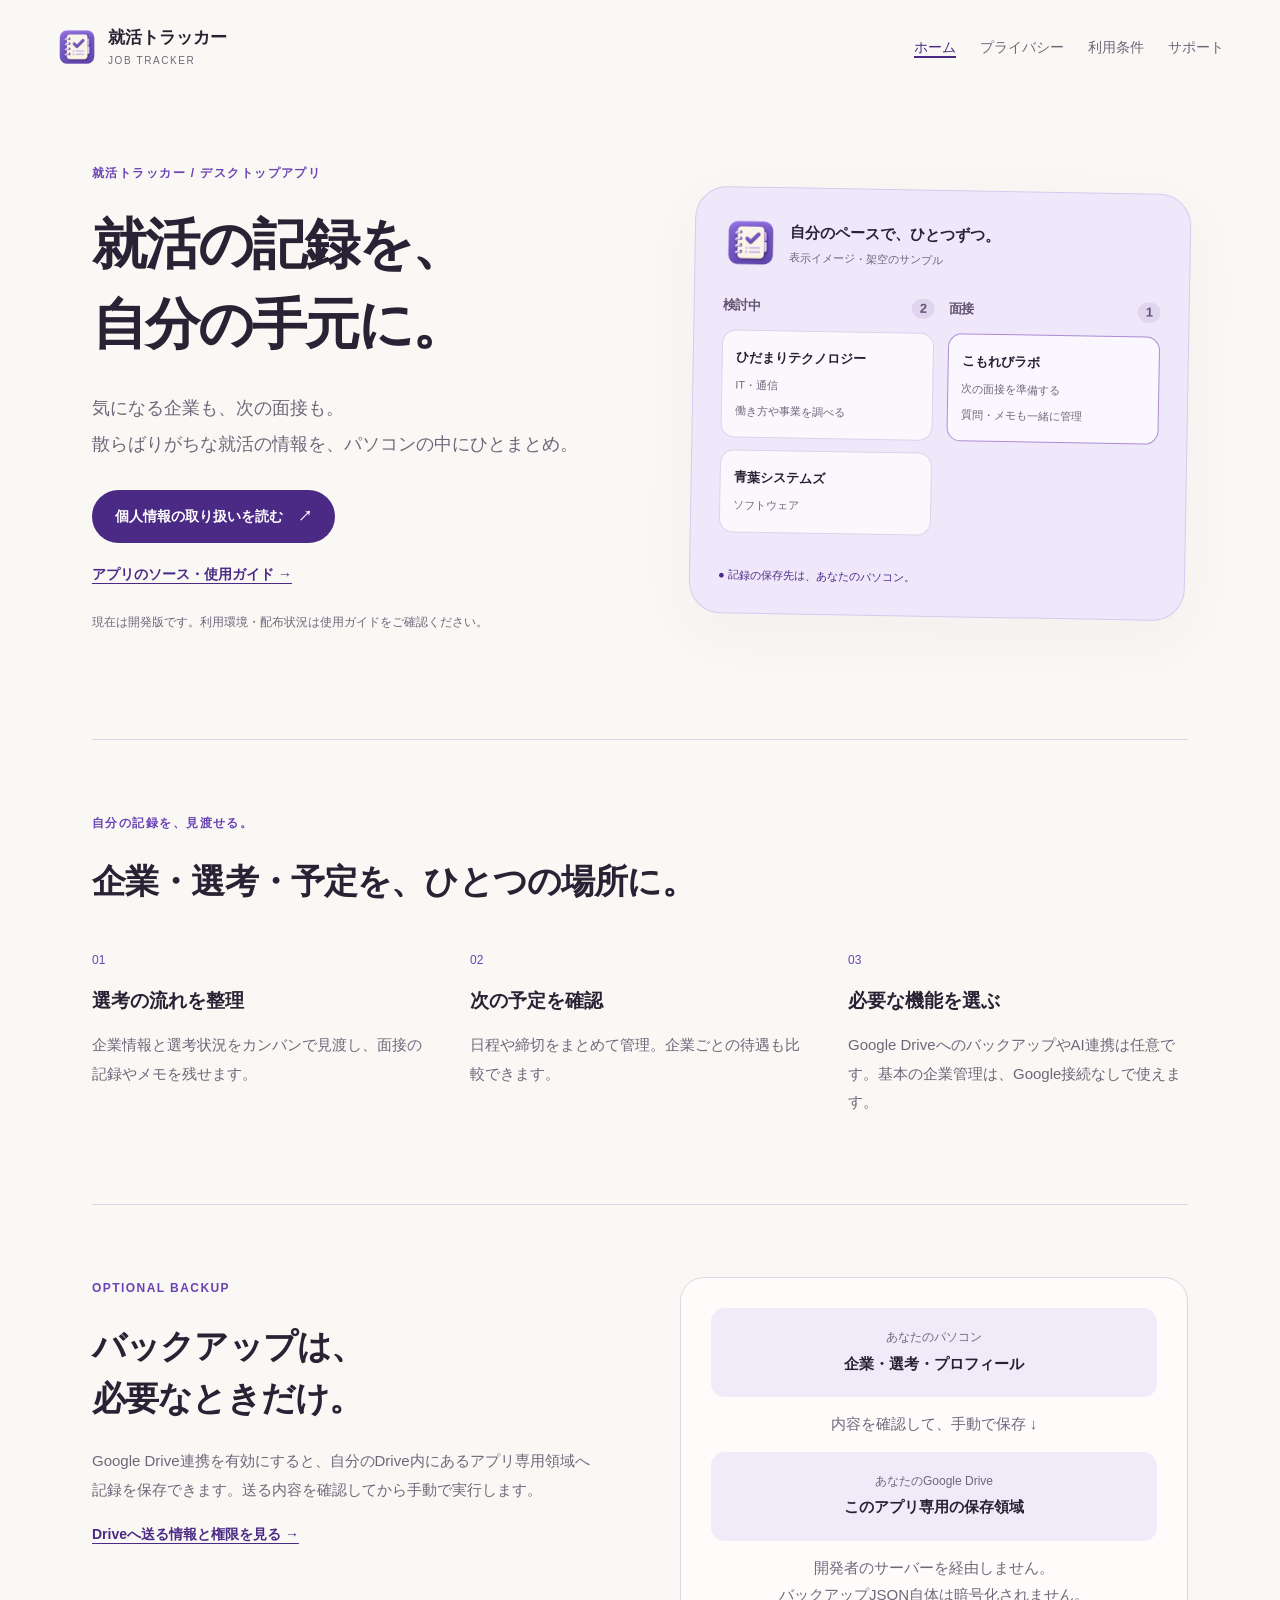
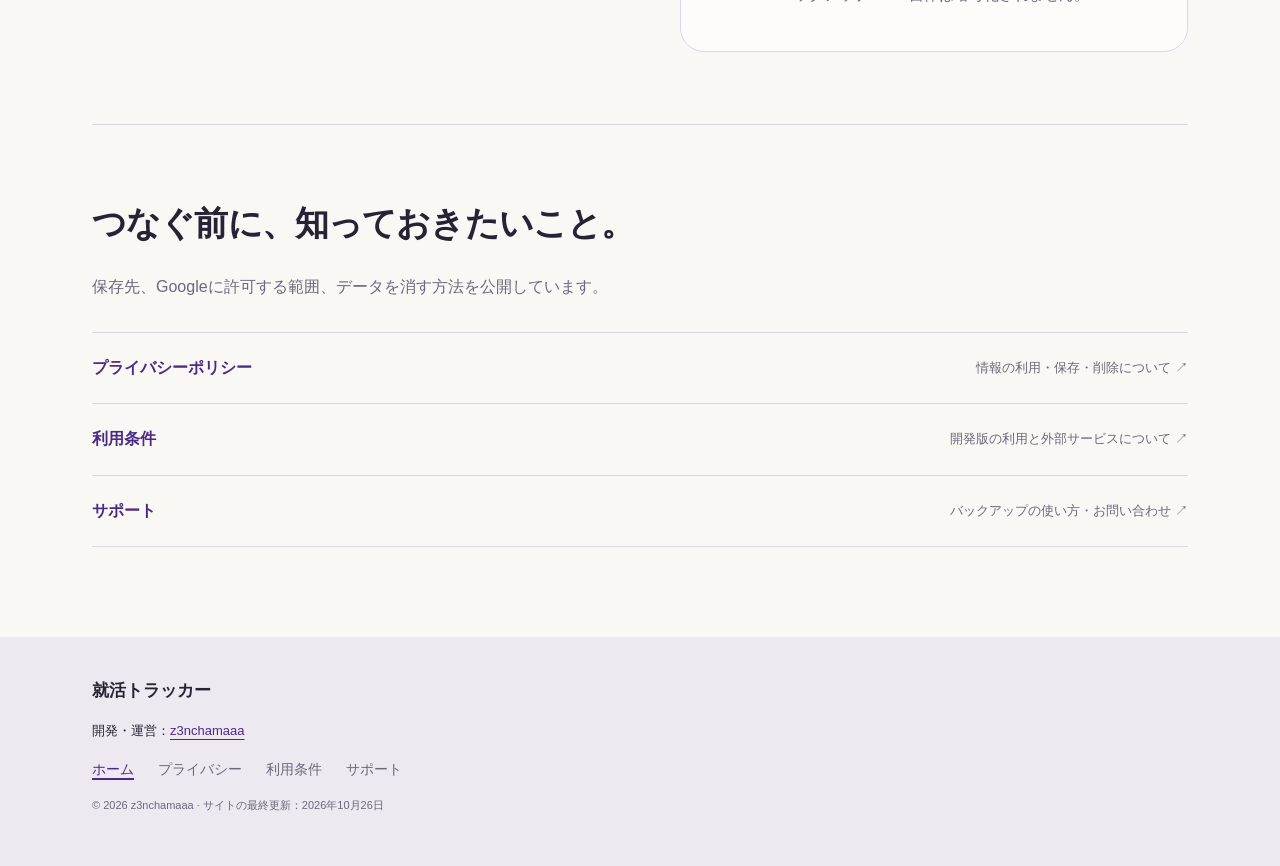
==== public/index.html @ cbb12f8c "就活トラッカーの案内とGoogle Driveのプライバシーポリシーを公開" ====
<!doctype html>
<html lang="ja"><head><meta charset="utf-8"><meta name="viewport" content="width=device-width,initial-scale=1">
<meta name="description" content="企業情報・選考状況・予定をパソコンで管理する就活トラッカー。Google Driveバックアップの仕組みと個人情報の取り扱いをご案内します。"><meta name="color-scheme" content="light">
<meta http-equiv="Content-Security-Policy" content="default-src 'none'; img-src 'self'; style-src 'self'; base-uri 'none'; form-action 'none'; object-src 'none'">
<meta name="referrer" content="strict-origin-when-cross-origin">
<title>就活の記録を、自分の手元に。 | 就活トラッカー</title><link rel="canonical" href="https://z3nchamaaa.github.io/job-tracker-pages/">
<link rel="icon" type="image/png" href="./assets/app-icon.png"><link rel="stylesheet" href="./assets/style.css">
<meta property="og:title" content="就活の記録を、自分の手元に。 | 就活トラッカー"><meta property="og:description" content="企業情報・選考状況・予定をパソコンで管理する就活トラッカー。Google Driveバックアップの仕組みと個人情報の取り扱いをご案内します。"><meta property="og:type" content="website"><meta property="og:url" content="https://z3nchamaaa.github.io/job-tracker-pages/">
</head><body><a class="skip" href="#main">本文へ移動</a>
<header class="header"><a class="brand" href="./index.html"><img src="./assets/app-icon.png" width="40" height="40" alt=""><span>就活トラッカー<small>JOB TRACKER</small></span></a><nav aria-label="メインナビゲーション"><a href="./index.html" aria-current="page">ホーム</a><a href="./privacy.html">プライバシー</a><a href="./terms.html">利用条件</a><a href="./support.html">サポート</a></nav></header>
<main id="main">
<section class="hero"><div><p class="eyebrow">就活トラッカー / デスクトップアプリ</p><h1>就活の記録を、<br>自分の手元に。</h1><p class="lead">気になる企業も、次の面接も。<br>散らばりがちな就活の情報を、パソコンの中にひとまとめ。</p><div class="actions"><a class="button" href="./privacy.html">個人情報の取り扱いを読む <span aria-hidden="true">↗</span></a><a class="text-link" href="https://github.com/z3nchamaaa/job-tracker">アプリのソース・使用ガイド →</a></div><p class="caption">現在は開発版です。利用環境・配布状況は使用ガイドをご確認ください。</p></div>
<aside class="preview" aria-label="企業管理のイメージ。架空のサンプルです"><div class="preview-top"><img src="./assets/app-icon.png" width="54" height="54" alt="就活トラッカーの紫色のノートのアイコン"><span>自分のペースで、ひとつずつ。<small>表示イメージ・架空のサンプル</small></span></div><div class="board"><section><h2>検討中 <span>2</span></h2><div class="company"><strong>ひだまりテクノロジー</strong><span>IT・通信</span><small>働き方や事業を調べる</small></div><div class="company"><strong>青葉システムズ</strong><span>ソフトウェア</span></div></section><section><h2>面接 <span>1</span></h2><div class="company selected"><strong>こもれびラボ</strong><span>次の面接を準備する</span><small>質問・メモも一緒に管理</small></div></section></div><p class="local-tag">● 記録の保存先は、あなたのパソコン。</p></aside></section>
<section class="section intro"><p class="eyebrow">自分の記録を、見渡せる。</p><h2>企業・選考・予定を、ひとつの場所に。</h2><div class="feature-list"><article><span class="number">01</span><h3>選考の流れを整理</h3><p>企業情報と選考状況をカンバンで見渡し、面接の記録やメモを残せます。</p></article><article><span class="number">02</span><h3>次の予定を確認</h3><p>日程や締切をまとめて管理。企業ごとの待遇も比較できます。</p></article><article><span class="number">03</span><h3>必要な機能を選ぶ</h3><p>Google DriveへのバックアップやAI連携は任意です。基本の企業管理は、Google接続なしで使えます。</p></article></div></section>
<section class="section drive-section"><div><p class="eyebrow">OPTIONAL BACKUP</p><h2>バックアップは、<br>必要なときだけ。</h2><p>Google Drive連携を有効にすると、自分のDrive内にあるアプリ専用領域へ記録を保存できます。送る内容を確認してから手動で実行します。</p><a class="text-link" href="./privacy.html#google-drive">Driveへ送る情報と権限を見る →</a></div><div class="flow" aria-label="パソコンから本人の操作でGoogle Driveのアプリ専用領域へ保存"><div><span>あなたのパソコン</span><strong>企業・選考・プロフィール</strong></div><p>内容を確認して、手動で保存 ↓</p><div><span>あなたのGoogle Drive</span><strong>このアプリ専用の保存領域</strong></div><p class="caption">開発者のサーバーを経由しません。<br>バックアップJSON自体は暗号化されません。</p></div></section>
<section class="section closing"><h2>つなぐ前に、知っておきたいこと。</h2><p>保存先、Googleに許可する範囲、データを消す方法を公開しています。</p><div class="document-links"><a href="./privacy.html"><strong>プライバシーポリシー</strong><span>情報の利用・保存・削除について ↗</span></a><a href="./terms.html"><strong>利用条件</strong><span>開発版の利用と外部サービスについて ↗</span></a><a href="./support.html"><strong>サポート</strong><span>バックアップの使い方・お問い合わせ ↗</span></a></div></section></main>
<footer><a class="footer-brand" href="./index.html">就活トラッカー</a><p>開発・運営：<a href="https://github.com/z3nchamaaa">z3nchamaaa</a></p><nav aria-label="フッターナビゲーション"><a href="./index.html" aria-current="page">ホーム</a><a href="./privacy.html">プライバシー</a><a href="./terms.html">利用条件</a><a href="./support.html">サポート</a></nav><p class="muted">© 2026 z3nchamaaa · サイトの最終更新：2026年10月26日</p></footer>
</body></html>
---- public/assets/style.css ----
:root{--ink:#282334;--muted:#6e677b;--purple:#6b43b5;--purple-dark:#4b2a86;--lavender:#efe8fa;--paper:#faf8f4;--line:#ddd6e5;--white:#fff;--radius:24px}*{box-sizing:border-box}html{scroll-behavior:smooth;scroll-padding-top:28px}body{margin:0;background:var(--paper);color:var(--ink);font-family:-apple-system,BlinkMacSystemFont,"Hiragino Sans","Yu Gothic",Meiryo,sans-serif;line-height:1.9;overflow-wrap:anywhere}a{color:var(--purple-dark);text-underline-offset:4px}a:hover{color:var(--purple)}a:focus-visible{outline:3px solid var(--purple);outline-offset:5px;border-radius:4px}img{max-width:100%;height:auto}.skip{position:absolute;top:-100px;left:16px;background:white;padding:12px;z-index:9}.skip:focus{top:12px}.header{max-width:1240px;margin:auto;padding:26px 36px;display:flex;justify-content:space-between;align-items:center;gap:24px}.brand{display:flex;align-items:center;gap:10px;text-decoration:none;color:var(--ink);font-size:17px;font-weight:750;line-height:1.4;flex-shrink:0}.brand img{width:42px}.brand small{display:block;font-size:10px;letter-spacing:.16em;font-weight:500;color:var(--muted);margin-top:4px}nav{display:flex;flex-wrap:wrap;gap:8px 24px}nav a{text-decoration:none;color:var(--muted);font-size:14px}nav a[aria-current=page]{color:var(--purple-dark);text-decoration:underline;text-decoration-thickness:2px}main{max-width:1168px;margin:auto;padding:0 36px}.hero{padding:68px 0 94px;display:grid;grid-template-columns:1.1fr 1fr;gap:54px;align-items:center}.eyebrow{font-size:12px;color:var(--purple);font-weight:750;letter-spacing:.12em;margin:0 0 20px}h1{font-size:clamp(36px,4.3vw,58px);letter-spacing:-.035em;line-height:1.45;margin:0 0 26px;font-weight:750}h2{font-size:clamp(24px,2.7vw,34px);letter-spacing:-.025em;line-height:1.55;margin:0 0 22px}h3{font-size:19px;line-height:1.6}.lead{color:var(--muted);font-size:18px;line-height:2;margin-bottom:28px}.actions{display:flex;flex-direction:column;align-items:flex-start;gap:18px}.button{background:var(--purple-dark);color:white;border-radius:100px;padding:13px 23px;display:inline-flex;justify-content:space-between;gap:15px;text-decoration:none;font-size:14px;font-weight:650}.button:hover{background:var(--purple);color:white}.text-link{font-size:14px;font-weight:600}.caption{font-size:12px;color:var(--muted);line-height:1.8}.hero .caption{margin-top:24px}.preview{background:var(--lavender);padding:28px;border:1px solid #d9c9ef;border-radius:32px;box-shadow:0 18px 60px #4e267e0b;transform:rotate(1deg)}.preview-top{display:flex;align-items:center;gap:12px;font-weight:650;font-size:15px;margin-bottom:26px}.preview-top img{width:54px}.preview-top small{display:block;font-size:11px;color:var(--muted);font-weight:400}.board{display:grid;grid-template-columns:1fr 1fr;gap:14px;min-width:0}.board section{min-width:0}.board h2{font-size:13px;display:flex;justify-content:space-between;margin-bottom:14px;color:#635373}.board h2 span{background:#e0d5ee;border-radius:30px;padding:0 8px}.company{padding:17px 13px;margin-bottom:12px;background:#ffffffb3;border:1px solid #ded2e9;border-radius:14px;line-height:1.6}.company strong{font-size:13px;display:block}.company span,.company small{display:block;font-size:11px;color:var(--muted);margin-top:8px}.company.selected{border-color:#ac8dd5;background:#faf7ff}.local-tag{font-size:11px;color:var(--purple-dark);margin:20px 0 0}.section{padding:72px 0;border-top:1px solid var(--line)}.feature-list{display:grid;grid-template-columns:repeat(3,1fr);gap:38px;margin-top:36px}.feature-list article{min-width:0}.number{font-size:12px;color:var(--purple)}.feature-list h3{margin:12px 0}.feature-list p,.drive-section>div>p:not(.eyebrow){color:var(--muted);font-size:15px}.drive-section{display:grid;grid-template-columns:1fr 1fr;gap:80px}.flow{align-self:center;padding:30px;border:1px solid var(--line);border-radius:var(--radius);text-align:center;background:#fff9}.flow>div{background:#f1ebf9;padding:18px;border-radius:14px}.flow span{display:block;font-size:12px;color:var(--muted)}.flow strong{font-size:15px}.flow>p{font-size:12px;color:var(--muted);margin:13px 0}.closing{padding-bottom:90px}.closing>p{color:var(--muted)}.document-links{margin-top:30px;border-top:1px solid var(--line)}.document-links>a{padding:20px 0;display:flex;gap:18px;justify-content:space-between;align-items:center;border-bottom:1px solid var(--line);text-decoration:none}.document-links span{font-size:13px;color:var(--muted)}footer{background:#eee8f1;padding:38px max(36px,calc((100vw - 1096px)/2));font-size:13px}footer p{margin:12px 0}.footer-brand{font-size:17px;text-decoration:none;font-weight:700;color:var(--ink)}.muted{color:var(--muted);font-size:11px}.document-head{padding:60px 0 42px;border-bottom:1px solid var(--line)}.document-head h1{font-size:clamp(30px,4vw,45px)}.document-head .lead{margin-bottom:18px}.document-layout{display:grid;grid-template-columns:200px minmax(0,1fr);gap:58px;padding:45px 0 80px}.toc nav{flex-direction:column;gap:14px;position:sticky;top:28px}.toc a{font-size:13px}.prose{min-width:0;font-size:15px;line-height:2.05}.prose section{margin-bottom:44px;scroll-margin-top:28px}.prose h2{font-size:23px;margin:0 0 16px}.prose h3{font-size:17px;margin-top:24px}.prose p{margin:12px 0}.prose li{margin:10px 0}.prose ul,.prose ol{padding-left:1.5em}.prose.single{max-width:790px;margin:48px auto 80px}.notice{padding:22px 25px;background:#efe8f7;border-left:3px solid var(--purple);border-radius:0 12px 12px 0;margin-bottom:32px}.notice p{margin:8px 0 0}.data-list{margin:20px 0}.data-list>div{border-top:1px solid var(--line);padding:20px 0}.data-list dt{font-weight:700}.data-list dd{margin:8px 0 0;color:var(--muted)}code{font-family:ui-monospace,monospace;font-size:13px;background:#eee8f4;padding:3px 5px;border-radius:4px;word-break:break-word}
@media(max-width:900px){.header{padding:22px 24px;gap:18px;flex-wrap:wrap}.hero{gap:30px;padding-top:40px}.preview{padding:20px}.preview-top{font-size:13px}.board{gap:10px}.company{padding:13px 10px}.drive-section{gap:36px}.document-layout{grid-template-columns:160px minmax(0,1fr);gap:32px}main{padding:0 24px}}
@media(max-width:660px){.header{padding:20px;display:block}.header nav{margin-top:22px;gap:8px 20px}.header nav a{font-size:13px}main{padding:0 22px}.hero{grid-template-columns:1fr;padding:38px 0 54px;gap:36px}.hero h1{font-size:40px}.lead{font-size:16px}.preview{transform:none;max-width:460px;width:100%;padding:22px}.section{padding:46px 0}.feature-list{grid-template-columns:1fr;gap:22px;margin-top:28px}.feature-list article{border-bottom:1px solid var(--line);padding-bottom:12px}.drive-section{grid-template-columns:1fr;gap:28px}.flow{padding:20px}.document-links>a{align-items:flex-start;flex-direction:column;gap:5px}.document-head{padding:36px 0 26px}.document-layout{display:block;padding-top:26px}.toc{padding-bottom:25px;margin-bottom:30px;border-bottom:1px solid var(--line)}.toc nav{position:static;display:grid;grid-template-columns:1fr 1fr;gap:10px 16px}.prose h2{font-size:21px}.prose{font-size:14px}.notice{padding:18px}.prose.single{margin-top:30px}footer{padding:32px 22px}footer nav{gap:10px 20px}}
@media(prefers-reduced-motion:reduce){html{scroll-behavior:auto}}
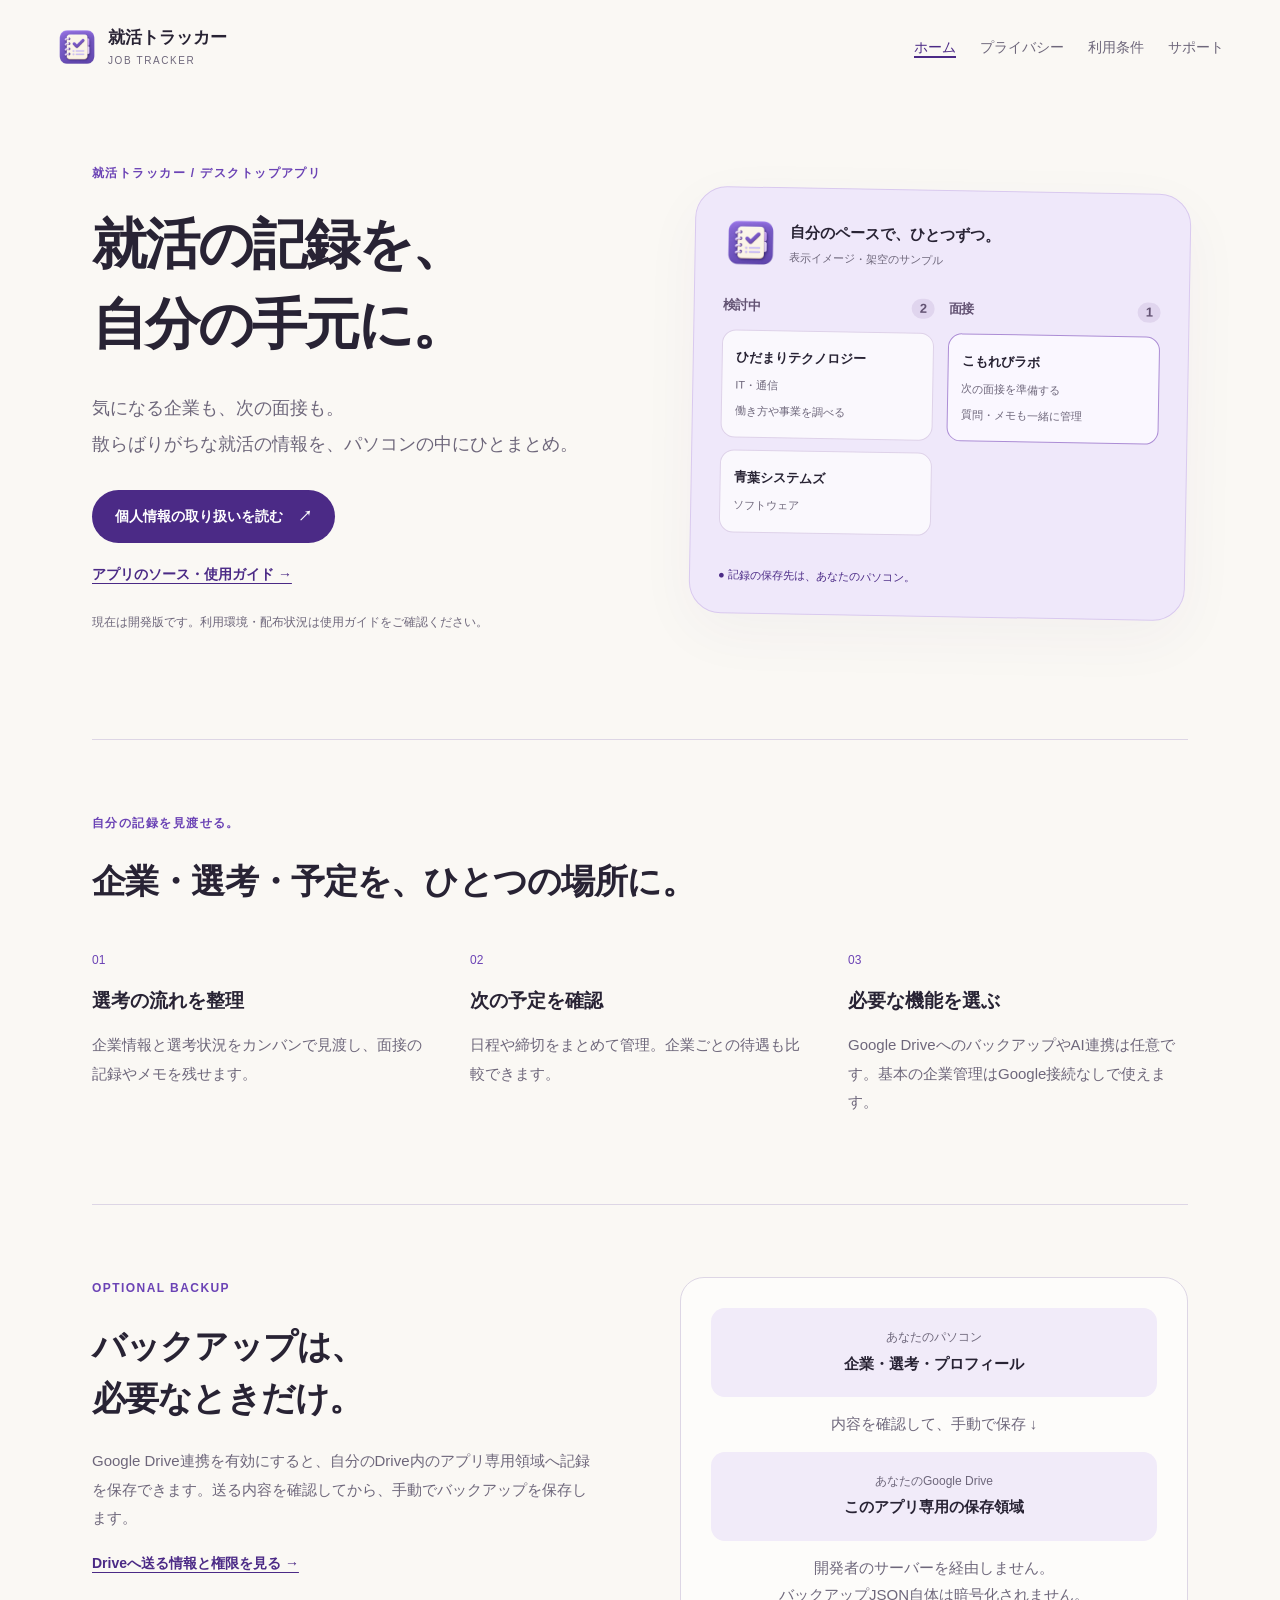
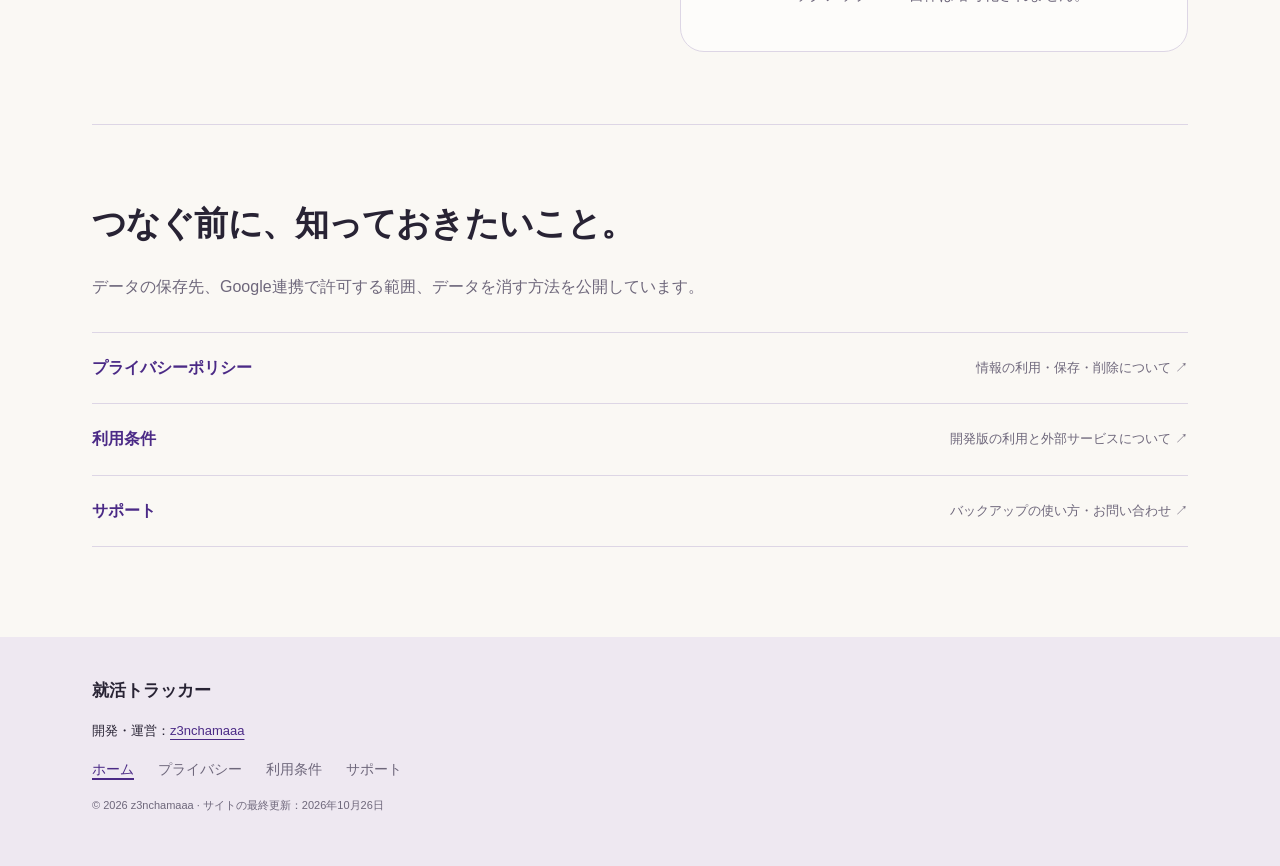
==== commit cf65d1e6: "yomiyasuの方針で案内とポリシーの日本語を推敲" ====
--- a/public/index.html
+++ b/public/index.html
@@ -11,8 +11,8 @@
 <main id="main">
 <section class="hero"><div><p class="eyebrow">就活トラッカー / デスクトップアプリ</p><h1>就活の記録を、<br>自分の手元に。</h1><p class="lead">気になる企業も、次の面接も。<br>散らばりがちな就活の情報を、パソコンの中にひとまとめ。</p><div class="actions"><a class="button" href="./privacy.html">個人情報の取り扱いを読む <span aria-hidden="true">↗</span></a><a class="text-link" href="https://github.com/z3nchamaaa/job-tracker">アプリのソース・使用ガイド →</a></div><p class="caption">現在は開発版です。利用環境・配布状況は使用ガイドをご確認ください。</p></div>
 <aside class="preview" aria-label="企業管理のイメージ。架空のサンプルです"><div class="preview-top"><img src="./assets/app-icon.png" width="54" height="54" alt="就活トラッカーの紫色のノートのアイコン"><span>自分のペースで、ひとつずつ。<small>表示イメージ・架空のサンプル</small></span></div><div class="board"><section><h2>検討中 <span>2</span></h2><div class="company"><strong>ひだまりテクノロジー</strong><span>IT・通信</span><small>働き方や事業を調べる</small></div><div class="company"><strong>青葉システムズ</strong><span>ソフトウェア</span></div></section><section><h2>面接 <span>1</span></h2><div class="company selected"><strong>こもれびラボ</strong><span>次の面接を準備する</span><small>質問・メモも一緒に管理</small></div></section></div><p class="local-tag">● 記録の保存先は、あなたのパソコン。</p></aside></section>
-<section class="section intro"><p class="eyebrow">自分の記録を、見渡せる。</p><h2>企業・選考・予定を、ひとつの場所に。</h2><div class="feature-list"><article><span class="number">01</span><h3>選考の流れを整理</h3><p>企業情報と選考状況をカンバンで見渡し、面接の記録やメモを残せます。</p></article><article><span class="number">02</span><h3>次の予定を確認</h3><p>日程や締切をまとめて管理。企業ごとの待遇も比較できます。</p></article><article><span class="number">03</span><h3>必要な機能を選ぶ</h3><p>Google DriveへのバックアップやAI連携は任意です。基本の企業管理は、Google接続なしで使えます。</p></article></div></section>
-<section class="section drive-section"><div><p class="eyebrow">OPTIONAL BACKUP</p><h2>バックアップは、<br>必要なときだけ。</h2><p>Google Drive連携を有効にすると、自分のDrive内にあるアプリ専用領域へ記録を保存できます。送る内容を確認してから手動で実行します。</p><a class="text-link" href="./privacy.html#google-drive">Driveへ送る情報と権限を見る →</a></div><div class="flow" aria-label="パソコンから本人の操作でGoogle Driveのアプリ専用領域へ保存"><div><span>あなたのパソコン</span><strong>企業・選考・プロフィール</strong></div><p>内容を確認して、手動で保存 ↓</p><div><span>あなたのGoogle Drive</span><strong>このアプリ専用の保存領域</strong></div><p class="caption">開発者のサーバーを経由しません。<br>バックアップJSON自体は暗号化されません。</p></div></section>
-<section class="section closing"><h2>つなぐ前に、知っておきたいこと。</h2><p>保存先、Googleに許可する範囲、データを消す方法を公開しています。</p><div class="document-links"><a href="./privacy.html"><strong>プライバシーポリシー</strong><span>情報の利用・保存・削除について ↗</span></a><a href="./terms.html"><strong>利用条件</strong><span>開発版の利用と外部サービスについて ↗</span></a><a href="./support.html"><strong>サポート</strong><span>バックアップの使い方・お問い合わせ ↗</span></a></div></section></main>
+<section class="section intro"><p class="eyebrow">自分の記録を見渡せる。</p><h2>企業・選考・予定を、ひとつの場所に。</h2><div class="feature-list"><article><span class="number">01</span><h3>選考の流れを整理</h3><p>企業情報と選考状況をカンバンで見渡し、面接の記録やメモを残せます。</p></article><article><span class="number">02</span><h3>次の予定を確認</h3><p>日程や締切をまとめて管理。企業ごとの待遇も比較できます。</p></article><article><span class="number">03</span><h3>必要な機能を選ぶ</h3><p>Google DriveへのバックアップやAI連携は任意です。基本の企業管理はGoogle接続なしで使えます。</p></article></div></section>
+<section class="section drive-section"><div><p class="eyebrow">OPTIONAL BACKUP</p><h2>バックアップは、<br>必要なときだけ。</h2><p>Google Drive連携を有効にすると、自分のDrive内のアプリ専用領域へ記録を保存できます。送る内容を確認してから、手動でバックアップを保存します。</p><a class="text-link" href="./privacy.html#google-drive">Driveへ送る情報と権限を見る →</a></div><div class="flow" aria-label="パソコンから本人の操作でGoogle Driveのアプリ専用領域へ保存"><div><span>あなたのパソコン</span><strong>企業・選考・プロフィール</strong></div><p>内容を確認して、手動で保存 ↓</p><div><span>あなたのGoogle Drive</span><strong>このアプリ専用の保存領域</strong></div><p class="caption">開発者のサーバーを経由しません。<br>バックアップJSON自体は暗号化されません。</p></div></section>
+<section class="section closing"><h2>つなぐ前に、知っておきたいこと。</h2><p>データの保存先、Google連携で許可する範囲、データを消す方法を公開しています。</p><div class="document-links"><a href="./privacy.html"><strong>プライバシーポリシー</strong><span>情報の利用・保存・削除について ↗</span></a><a href="./terms.html"><strong>利用条件</strong><span>開発版の利用と外部サービスについて ↗</span></a><a href="./support.html"><strong>サポート</strong><span>バックアップの使い方・お問い合わせ ↗</span></a></div></section></main>
 <footer><a class="footer-brand" href="./index.html">就活トラッカー</a><p>開発・運営：<a href="https://github.com/z3nchamaaa">z3nchamaaa</a></p><nav aria-label="フッターナビゲーション"><a href="./index.html" aria-current="page">ホーム</a><a href="./privacy.html">プライバシー</a><a href="./terms.html">利用条件</a><a href="./support.html">サポート</a></nav><p class="muted">© 2026 z3nchamaaa · サイトの最終更新：2026年10月26日</p></footer>
 </body></html>
